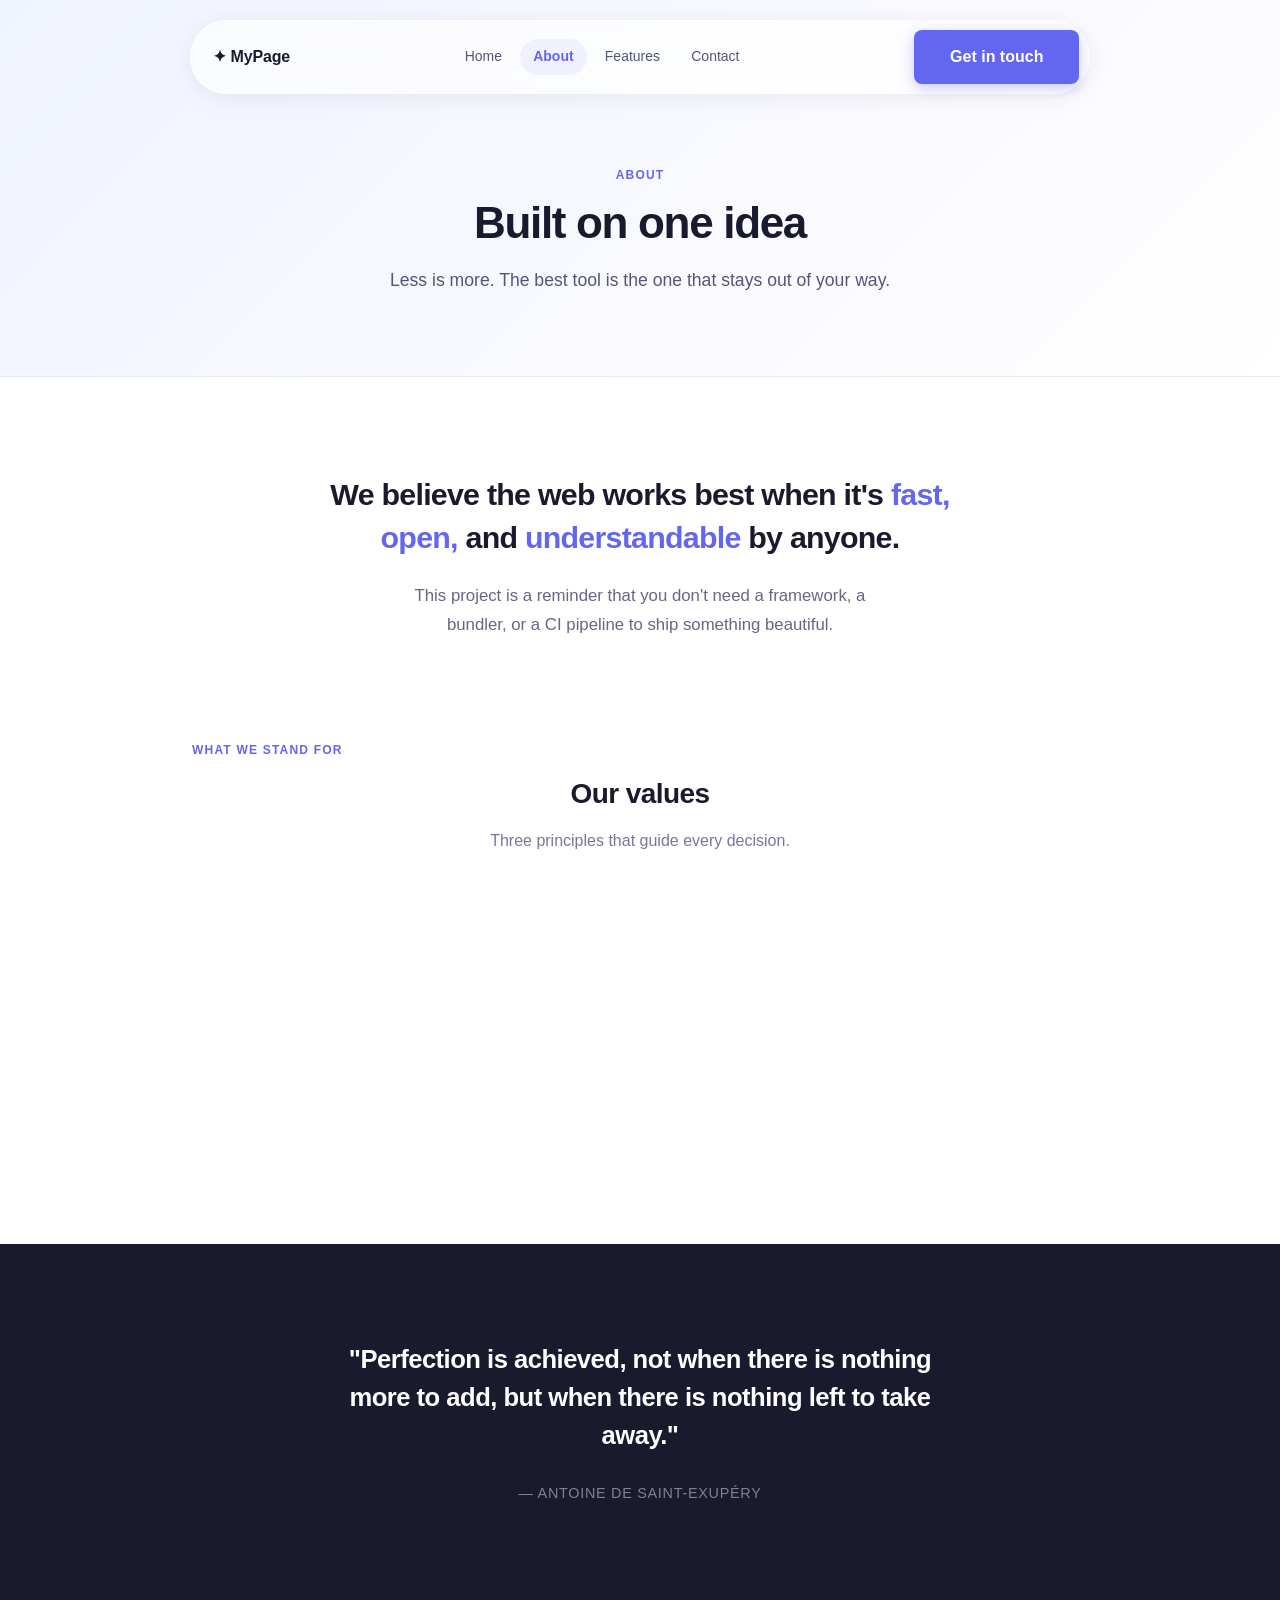
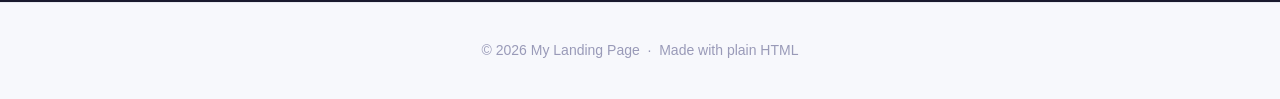
==== about.html @ 297cf7f1 "new pages and updated style.css" ====
<!DOCTYPE html>
<html lang="en">
  <head>
    <meta charset="UTF-8" />
    <meta name="viewport" content="width=device-width, initial-scale=1.0" />
    <title>About — My Landing Page</title>
    <link rel="stylesheet" href="style.css" />
  </head>
  <body>

    <!-- Page Hero -->
    <section class="page-hero">
      <div class="container">
        <span class="section-label">About</span>
        <h1>Built on one idea</h1>
        <p>Less is more. The best tool is the one that stays out of your way.</p>
      </div>
    </section>

    <!-- Mission -->
    <section class="mission">
      <div class="container">
        <p class="mission-text">
          We believe the web works best when it's <em>fast, open,</em> and
          <em>understandable</em> by anyone.
        </p>
        <p class="mission-sub">
          This project is a reminder that you don't need a framework, a bundler,
          or a CI pipeline to ship something beautiful.
        </p>
      </div>
    </section>

    <!-- Values -->
    <section class="values">
      <div class="container">
        <span class="section-label">What we stand for</span>
        <h2>Our values</h2>
        <p class="section-sub">Three principles that guide every decision.</p>
        <div class="cards">
          <div class="card" style="--delay: 0ms">
            <div class="card-accent" style="--accent: #6366f1"></div>
            <div class="card-icon">🧭</div>
            <h3>Simplicity first</h3>
            <p>Every line of code should earn its place. If it can be removed without losing value, it should be.</p>
          </div>
          <div class="card" style="--delay: 120ms">
            <div class="card-accent" style="--accent: #f59e0b"></div>
            <div class="card-icon">🔓</div>
            <h3>Radical openness</h3>
            <p>No black boxes. Everything here is readable, forkable, and free to adapt however you like.</p>
          </div>
          <div class="card" style="--delay: 240ms">
            <div class="card-accent" style="--accent: #10b981"></div>
            <div class="card-icon">🚀</div>
            <h3>Ship fast</h3>
            <p>Perfection is the enemy of done. Start simple, iterate, and trust that progress beats planning.</p>
          </div>
        </div>
      </div>
    </section>

    <!-- Philosophy quote -->
    <section class="philosophy">
      <div class="container">
        <blockquote>
          "Perfection is achieved, not when there is nothing more to add,
          but when there is nothing left to take away."
        </blockquote>
        <cite>— Antoine de Saint-Exupéry</cite>
      </div>
    </section>

    <!-- Footer -->
    <footer>
      <div class="container">
        <p>&copy; 2026 My Landing Page &nbsp;·&nbsp; Made with plain HTML</p>
      </div>
    </footer>

    <script src="nav.js"></script>
  </body>
</html>
---- style.css ----
/* Reset */
*, *::before, *::after {
  margin: 0;
  padding: 0;
  box-sizing: border-box;
}

/* Base */
body {
  font-family: "Inter", -apple-system, BlinkMacSystemFont, "Segoe UI", sans-serif;
  color: #1e1e2e;
  line-height: 1.7;
  background: #ffffff;
}

.container {
  max-width: 960px;
  margin: 0 auto;
  padding: 0 2rem;
}

/* ── Floating Nav ─────────────────────────────────── */
.nav {
  position: fixed;
  top: 1.25rem;
  left: 50%;
  transform: translateX(-50%);
  width: calc(100% - 2.5rem);
  max-width: 900px;
  z-index: 200;
  transition: filter 0.2s;
}

.nav-inner {
  display: flex;
  align-items: center;
  justify-content: space-between;
  padding: 0.55rem 0.6rem 0.55rem 1.4rem;
  background: rgba(255, 255, 255, 0.65);
  backdrop-filter: blur(14px);
  -webkit-backdrop-filter: blur(14px);
  border: 1px solid rgba(255, 255, 255, 0.85);
  border-radius: 999px;
  box-shadow: 0 4px 24px rgba(0, 0, 0, 0.07);
  transition: background 0.3s, box-shadow 0.3s;
}

.nav.scrolled .nav-inner {
  background: rgba(255, 255, 255, 0.88);
  box-shadow: 0 6px 30px rgba(0, 0, 0, 0.12);
}

.nav-logo {
  font-weight: 800;
  font-size: 1rem;
  color: #1a1a2e;
  text-decoration: none;
  letter-spacing: -0.01em;
  white-space: nowrap;
}

.nav-links {
  display: flex;
  gap: 0.25rem;
}

.nav-link {
  font-size: 0.875rem;
  font-weight: 500;
  color: #555577;
  text-decoration: none;
  padding: 0.4rem 0.85rem;
  border-radius: 999px;
  transition: color 0.15s, background 0.15s;
}

.nav-link:hover {
  color: #1a1a2e;
  background: rgba(0, 0, 0, 0.05);
}

.nav-link.active {
  color: #6366f1;
  background: rgba(99, 102, 241, 0.08);
  font-weight: 600;
}

.nav-right {
  display: flex;
  align-items: center;
  gap: 0.75rem;
}

.nav-cta {
  font-size: 0.875rem;
  padding: 0.5rem 1.25rem;
  border-radius: 999px;
}

/* Hamburger */
.nav-hamburger {
  display: none;
  flex-direction: column;
  justify-content: center;
  align-items: center;
  gap: 4px;
  width: 36px;
  height: 36px;
  background: none;
  border: none;
  cursor: pointer;
  padding: 6px;
}

.nav-hamburger span {
  display: block;
  width: 18px;
  height: 2px;
  background: #1a1a2e;
  border-radius: 2px;
  transition: transform 0.25s, opacity 0.25s;
  transform-origin: center;
}

.nav-hamburger.open span:nth-child(1) { transform: translateY(6px) rotate(45deg); }
.nav-hamburger.open span:nth-child(2) { opacity: 0; }
.nav-hamburger.open span:nth-child(3) { transform: translateY(-6px) rotate(-45deg); }

/* Mobile dropdown */
.nav-mobile-menu {
  display: none;
  flex-direction: column;
  gap: 0.25rem;
  margin-top: 0.5rem;
  padding: 1rem;
  background: rgba(255, 255, 255, 0.95);
  backdrop-filter: blur(14px);
  -webkit-backdrop-filter: blur(14px);
  border: 1px solid rgba(255, 255, 255, 0.9);
  border-radius: 20px;
  box-shadow: 0 8px 32px rgba(0, 0, 0, 0.12);
}

.nav-mobile-menu.open {
  display: flex;
}

.nav-mobile-link {
  font-size: 0.95rem;
  font-weight: 500;
  color: #555577;
  text-decoration: none;
  padding: 0.6rem 1rem;
  border-radius: 10px;
  transition: color 0.15s, background 0.15s;
}

.nav-mobile-link:hover,
.nav-mobile-link.active {
  color: #6366f1;
  background: rgba(99, 102, 241, 0.07);
}

.nav-mobile-cta {
  margin-top: 0.5rem;
  text-align: center;
  border-radius: 10px;
}

@media (max-width: 640px) {
  .nav-links,
  .nav-cta {
    display: none;
  }
  .nav-hamburger {
    display: flex;
  }
}

/* ── Inner Page Hero ──────────────────────────────── */
.page-hero {
  padding: 10rem 0 5rem;
  text-align: center;
  background: linear-gradient(135deg, #f0f4ff 0%, #fafaff 60%, #fff 100%);
  border-bottom: 1px solid #e8eaf0;
}

.page-hero .section-label {
  margin-bottom: 0.75rem;
}

.page-hero h1 {
  font-size: 2.75rem;
  font-weight: 800;
  letter-spacing: -0.03em;
  color: #1a1a2e;
  margin-bottom: 1rem;
  line-height: 1.2;
}

.page-hero p {
  font-size: 1.1rem;
  color: #555577;
  max-width: 520px;
  margin: 0 auto;
}

/* ── About Page ───────────────────────────────────── */
.mission {
  padding: 6rem 0;
  text-align: center;
}

.mission-text {
  font-size: 1.9rem;
  font-weight: 700;
  letter-spacing: -0.025em;
  color: #1a1a2e;
  line-height: 1.4;
  max-width: 700px;
  margin: 0 auto 1.5rem;
}

.mission-text em {
  font-style: normal;
  color: #6366f1;
}

.mission-sub {
  font-size: 1.05rem;
  color: #666688;
  max-width: 480px;
  margin: 0 auto;
}

.values {
  padding: 0 0 6rem;
  background: #fff;
}

.values h2 {
  text-align: center;
  font-size: 1.75rem;
  font-weight: 700;
  letter-spacing: -0.02em;
  color: #1a1a2e;
  margin-bottom: 0.6rem;
}

.values .section-sub {
  text-align: center;
  color: #777799;
  font-size: 1rem;
  margin-bottom: 3rem;
}

.philosophy {
  background: #1a1a2e;
  padding: 6rem 0;
  text-align: center;
}

.philosophy blockquote {
  font-size: 1.6rem;
  font-weight: 600;
  letter-spacing: -0.02em;
  color: #fff;
  line-height: 1.5;
  max-width: 640px;
  margin: 0 auto 1.5rem;
  border: none;
}

.philosophy cite {
  font-size: 0.9rem;
  color: rgba(255, 255, 255, 0.45);
  font-style: normal;
  letter-spacing: 0.05em;
  text-transform: uppercase;
}

/* ── Features Page ────────────────────────────────── */
.feature-list {
  padding: 6rem 0;
}

.feature-item {
  display: grid;
  grid-template-columns: 1fr 1fr;
  gap: 4rem;
  align-items: center;
  margin-bottom: 5rem;
  opacity: 0;
  transform: translateY(24px);
  transition: opacity 0.5s ease, transform 0.5s ease;
}

.feature-item.visible {
  opacity: 1;
  transform: translateY(0);
}

.feature-item:last-child {
  margin-bottom: 0;
}

.feature-item.reverse {
  direction: rtl;
}

.feature-item.reverse > * {
  direction: ltr;
}

.feature-visual {
  background: linear-gradient(135deg, #f0f4ff, #e8eeff);
  border-radius: 16px;
  height: 220px;
  display: flex;
  align-items: center;
  justify-content: center;
  font-size: 4rem;
  border: 1px solid #e0e4f8;
}

.feature-text .section-label {
  margin-bottom: 0.5rem;
}

.feature-text h3 {
  font-size: 1.5rem;
  font-weight: 700;
  letter-spacing: -0.02em;
  color: #1a1a2e;
  margin-bottom: 0.75rem;
}

.feature-text p {
  font-size: 1rem;
  color: #666688;
  line-height: 1.75;
}

.steps {
  background: #f7f8fc;
  border-top: 1px solid #e8eaf0;
  border-bottom: 1px solid #e8eaf0;
  padding: 6rem 0;
}

.steps h2 {
  text-align: center;
  font-size: 1.75rem;
  font-weight: 700;
  letter-spacing: -0.02em;
  color: #1a1a2e;
  margin-bottom: 0.6rem;
}

.steps .section-sub {
  text-align: center;
  color: #777799;
  font-size: 1rem;
  margin-bottom: 3.5rem;
}

.steps-grid {
  display: grid;
  grid-template-columns: repeat(auto-fit, minmax(220px, 1fr));
  gap: 2rem;
}

.step {
  text-align: center;
  opacity: 0;
  transform: translateY(20px);
  transition: opacity 0.5s ease, transform 0.5s ease;
}

.step.visible {
  opacity: 1;
  transform: translateY(0);
}

.step-number {
  display: inline-flex;
  align-items: center;
  justify-content: center;
  width: 48px;
  height: 48px;
  border-radius: 50%;
  background: linear-gradient(135deg, #6366f1, #8b5cf6);
  color: #fff;
  font-size: 1rem;
  font-weight: 800;
  margin-bottom: 1rem;
}

.step h3 {
  font-size: 1rem;
  font-weight: 700;
  color: #1a1a2e;
  margin-bottom: 0.4rem;
}

.step p {
  font-size: 0.9rem;
  color: #777799;
}

@media (max-width: 640px) {
  .feature-item {
    grid-template-columns: 1fr;
    gap: 2rem;
  }
  .feature-item.reverse {
    direction: ltr;
  }
}

/* ── Contact Page ─────────────────────────────────── */
.contact-section {
  padding: 6rem 0;
}

.contact-grid {
  display: grid;
  grid-template-columns: 1fr 1.6fr;
  gap: 4rem;
  align-items: start;
}

.contact-info h2 {
  font-size: 1.5rem;
  font-weight: 700;
  letter-spacing: -0.02em;
  color: #1a1a2e;
  margin-bottom: 0.75rem;
}

.contact-info p {
  font-size: 0.95rem;
  color: #666688;
  line-height: 1.75;
  margin-bottom: 2rem;
}

.contact-methods {
  display: flex;
  flex-direction: column;
  gap: 1rem;
}

.contact-method {
  display: flex;
  align-items: center;
  gap: 0.75rem;
  font-size: 0.9rem;
  color: #555577;
}

.contact-method-icon {
  width: 36px;
  height: 36px;
  border-radius: 10px;
  background: rgba(99, 102, 241, 0.08);
  display: flex;
  align-items: center;
  justify-content: center;
  font-size: 1rem;
  flex-shrink: 0;
}

/* Form */
.contact-form {
  background: #fff;
  border: 1px solid #ebebf5;
  border-radius: 16px;
  padding: 2.25rem;
  box-shadow: 0 4px 24px rgba(0, 0, 0, 0.06);
}

.form-row {
  display: grid;
  grid-template-columns: 1fr 1fr;
  gap: 1rem;
}

.form-group {
  margin-bottom: 1.25rem;
}

.form-group label {
  display: block;
  font-size: 0.825rem;
  font-weight: 600;
  color: #444466;
  margin-bottom: 0.4rem;
  letter-spacing: 0.01em;
}

.form-input,
.form-textarea,
.form-select {
  width: 100%;
  padding: 0.7rem 1rem;
  font-size: 0.95rem;
  font-family: inherit;
  color: #1a1a2e;
  background: #f7f8fc;
  border: 1.5px solid #e8eaf0;
  border-radius: 10px;
  outline: none;
  transition: border-color 0.2s, background 0.2s, box-shadow 0.2s;
}

.form-input:focus,
.form-textarea:focus,
.form-select:focus {
  border-color: #6366f1;
  background: #fff;
  box-shadow: 0 0 0 3px rgba(99, 102, 241, 0.12);
}

.form-textarea {
  resize: vertical;
  min-height: 130px;
}

.form-submit {
  width: 100%;
  padding: 0.85rem;
  font-size: 1rem;
  cursor: pointer;
  border: none;
  font-family: inherit;
  border-radius: 10px;
}

.form-success {
  display: none;
  text-align: center;
  padding: 1.5rem;
  color: #10b981;
  font-weight: 600;
  font-size: 1rem;
}

@media (max-width: 700px) {
  .contact-grid {
    grid-template-columns: 1fr;
    gap: 2.5rem;
  }
  .form-row {
    grid-template-columns: 1fr;
  }
}

/* Scroll Progress */
.scroll-progress {
  position: fixed;
  top: 0;
  left: 0;
  height: 3px;
  background: linear-gradient(90deg, #6366f1, #8b5cf6, #ec4899);
  width: 0%;
  z-index: 1000;
  transition: width 0.1s linear;
}

/* Hero */
.hero {
  position: relative;
  overflow: hidden;
  background: linear-gradient(135deg, #f0f4ff 0%, #fafaff 60%, #fff 100%);
  padding: 10rem 0 6rem;
  text-align: center;
  border-bottom: 1px solid #e8eaf0;
}

.hero .container {
  position: relative;
  z-index: 1;
}

/* Animated blobs */
.hero-blob {
  position: absolute;
  border-radius: 50%;
  filter: blur(60px);
  opacity: 0.45;
  animation: float 8s ease-in-out infinite;
}

.hero-blob-1 {
  width: 400px;
  height: 400px;
  background: radial-gradient(circle, #c7d2fe, #a5b4fc);
  top: -100px;
  left: -80px;
  animation-delay: 0s;
}

.hero-blob-2 {
  width: 300px;
  height: 300px;
  background: radial-gradient(circle, #fbcfe8, #f9a8d4);
  top: 50px;
  right: -60px;
  animation-delay: -3s;
}

.hero-blob-3 {
  width: 200px;
  height: 200px;
  background: radial-gradient(circle, #bfdbfe, #93c5fd);
  bottom: -40px;
  left: 40%;
  animation-delay: -5s;
}

@keyframes float {
  0%, 100% { transform: translateY(0) scale(1); }
  33%       { transform: translateY(-20px) scale(1.04); }
  66%       { transform: translateY(12px) scale(0.97); }
}

/* Hero Badge */
.hero-badge {
  display: inline-block;
  background: rgba(99, 102, 241, 0.08);
  border: 1px solid rgba(99, 102, 241, 0.2);
  color: #6366f1;
  font-size: 0.8rem;
  font-weight: 600;
  letter-spacing: 0.04em;
  padding: 0.3rem 0.9rem;
  border-radius: 999px;
  margin-bottom: 1.5rem;
  text-transform: uppercase;
}

.hero h1 {
  font-size: 3.25rem;
  font-weight: 800;
  letter-spacing: -0.03em;
  color: #1a1a2e;
  margin-bottom: 1.25rem;
  line-height: 1.2;
}

.hero .subtitle {
  font-size: 1.2rem;
  color: #555577;
  max-width: 520px;
  margin: 0 auto 2.25rem;
  min-height: 2em;
}

/* Typewriter */
.typewriter {
  color: #6366f1;
  font-weight: 600;
  border-right: 2px solid #6366f1;
  padding-right: 2px;
  white-space: nowrap;
  overflow: hidden;
}

/* Hero Actions */
.hero-actions {
  display: flex;
  gap: 1rem;
  justify-content: center;
  flex-wrap: wrap;
}

/* Buttons */
.btn {
  display: inline-block;
  background: #6366f1;
  color: #fff;
  font-weight: 600;
  font-size: 1rem;
  padding: 0.85rem 2.25rem;
  border-radius: 8px;
  text-decoration: none;
  box-shadow: 0 4px 14px rgba(99, 102, 241, 0.35);
  transition: background 0.2s, box-shadow 0.2s;
}

.btn:hover {
  background: #4f46e5;
  box-shadow: 0 6px 20px rgba(99, 102, 241, 0.45);
}

.btn-ghost {
  background: transparent;
  color: #6366f1;
  box-shadow: none;
  border: 1.5px solid rgba(99, 102, 241, 0.35);
}

.btn-ghost:hover {
  background: rgba(99, 102, 241, 0.06);
  box-shadow: none;
}

.btn-white {
  background: #fff;
  color: #6366f1;
  box-shadow: 0 4px 20px rgba(0, 0, 0, 0.15);
}

.btn-white:hover {
  background: #f5f3ff;
  box-shadow: 0 6px 24px rgba(0, 0, 0, 0.2);
}

/* Stats */
.stats {
  background: #fff;
  border-bottom: 1px solid #e8eaf0;
  padding: 3rem 0;
}

.stats-grid {
  display: grid;
  grid-template-columns: repeat(auto-fit, minmax(160px, 1fr));
  gap: 2rem;
  text-align: center;
}

.stat {
  opacity: 0;
  transform: translateY(16px);
  transition: opacity 0.5s ease, transform 0.5s ease;
}

.stat.visible {
  opacity: 1;
  transform: translateY(0);
}

.stat-number {
  font-size: 2.5rem;
  font-weight: 800;
  color: #6366f1;
  letter-spacing: -0.03em;
  line-height: 1;
}

.stat-unit {
  font-size: 1.4rem;
  font-weight: 700;
  color: #6366f1;
}

.stat p {
  font-size: 0.85rem;
  color: #888aaa;
  margin-top: 0.35rem;
  text-transform: uppercase;
  letter-spacing: 0.06em;
  font-weight: 500;
}

/* Features */
.features {
  padding: 6rem 0;
  background: #ffffff;
}

.section-header {
  text-align: center;
  margin-bottom: 3rem;
}

.section-label {
  display: inline-block;
  font-size: 0.75rem;
  font-weight: 700;
  letter-spacing: 0.1em;
  text-transform: uppercase;
  color: #6366f1;
  margin-bottom: 0.6rem;
}

.features h2 {
  font-size: 2rem;
  font-weight: 700;
  letter-spacing: -0.02em;
  color: #1a1a2e;
  margin-bottom: 0.75rem;
}

.features .section-sub {
  color: #777799;
  font-size: 1.05rem;
}

.cards {
  display: grid;
  grid-template-columns: repeat(auto-fit, minmax(240px, 1fr));
  gap: 1.5rem;
}

.card {
  position: relative;
  background: #fff;
  border: 1px solid #ebebf5;
  border-radius: 12px;
  padding: 2rem 1.75rem;
  box-shadow: 0 4px 20px rgba(0, 0, 0, 0.07);
  opacity: 0;
  transform: translateY(24px);
  transition: opacity 0.5s ease var(--delay, 0ms), transform 0.5s ease var(--delay, 0ms), box-shadow 0.2s;
  overflow: hidden;
}

.card-accent {
  position: absolute;
  top: 0;
  left: 0;
  right: 0;
  height: 3px;
  background: var(--accent, #6366f1);
  border-radius: 12px 12px 0 0;
}

.card:hover {
  box-shadow: 0 10px 32px rgba(99, 102, 241, 0.13);
  transform: translateY(-3px) !important;
}

.card.visible {
  opacity: 1;
  transform: translateY(0);
}

.card-icon {
  font-size: 1.75rem;
  margin-bottom: 1rem;
}

.card h3 {
  font-size: 1.1rem;
  font-weight: 700;
  margin-bottom: 0.5rem;
  color: #1a1a2e;
}

.card p {
  font-size: 0.95rem;
  color: #666688;
}

/* CTA Section */
.cta-section {
  background: linear-gradient(135deg, #6366f1 0%, #8b5cf6 60%, #a78bfa 100%);
  padding: 6rem 0;
  text-align: center;
  color: #fff;
}

.cta-section h2 {
  font-size: 2.2rem;
  font-weight: 800;
  letter-spacing: -0.03em;
  margin-bottom: 0.75rem;
}

.cta-section p {
  font-size: 1.1rem;
  opacity: 0.85;
  margin-bottom: 2rem;
}

/* Footer */
footer {
  background: #f7f8fc;
  border-top: 1px solid #e8eaf0;
  color: #999ab8;
  text-align: center;
  padding: 2.25rem 0;
  font-size: 0.875rem;
}
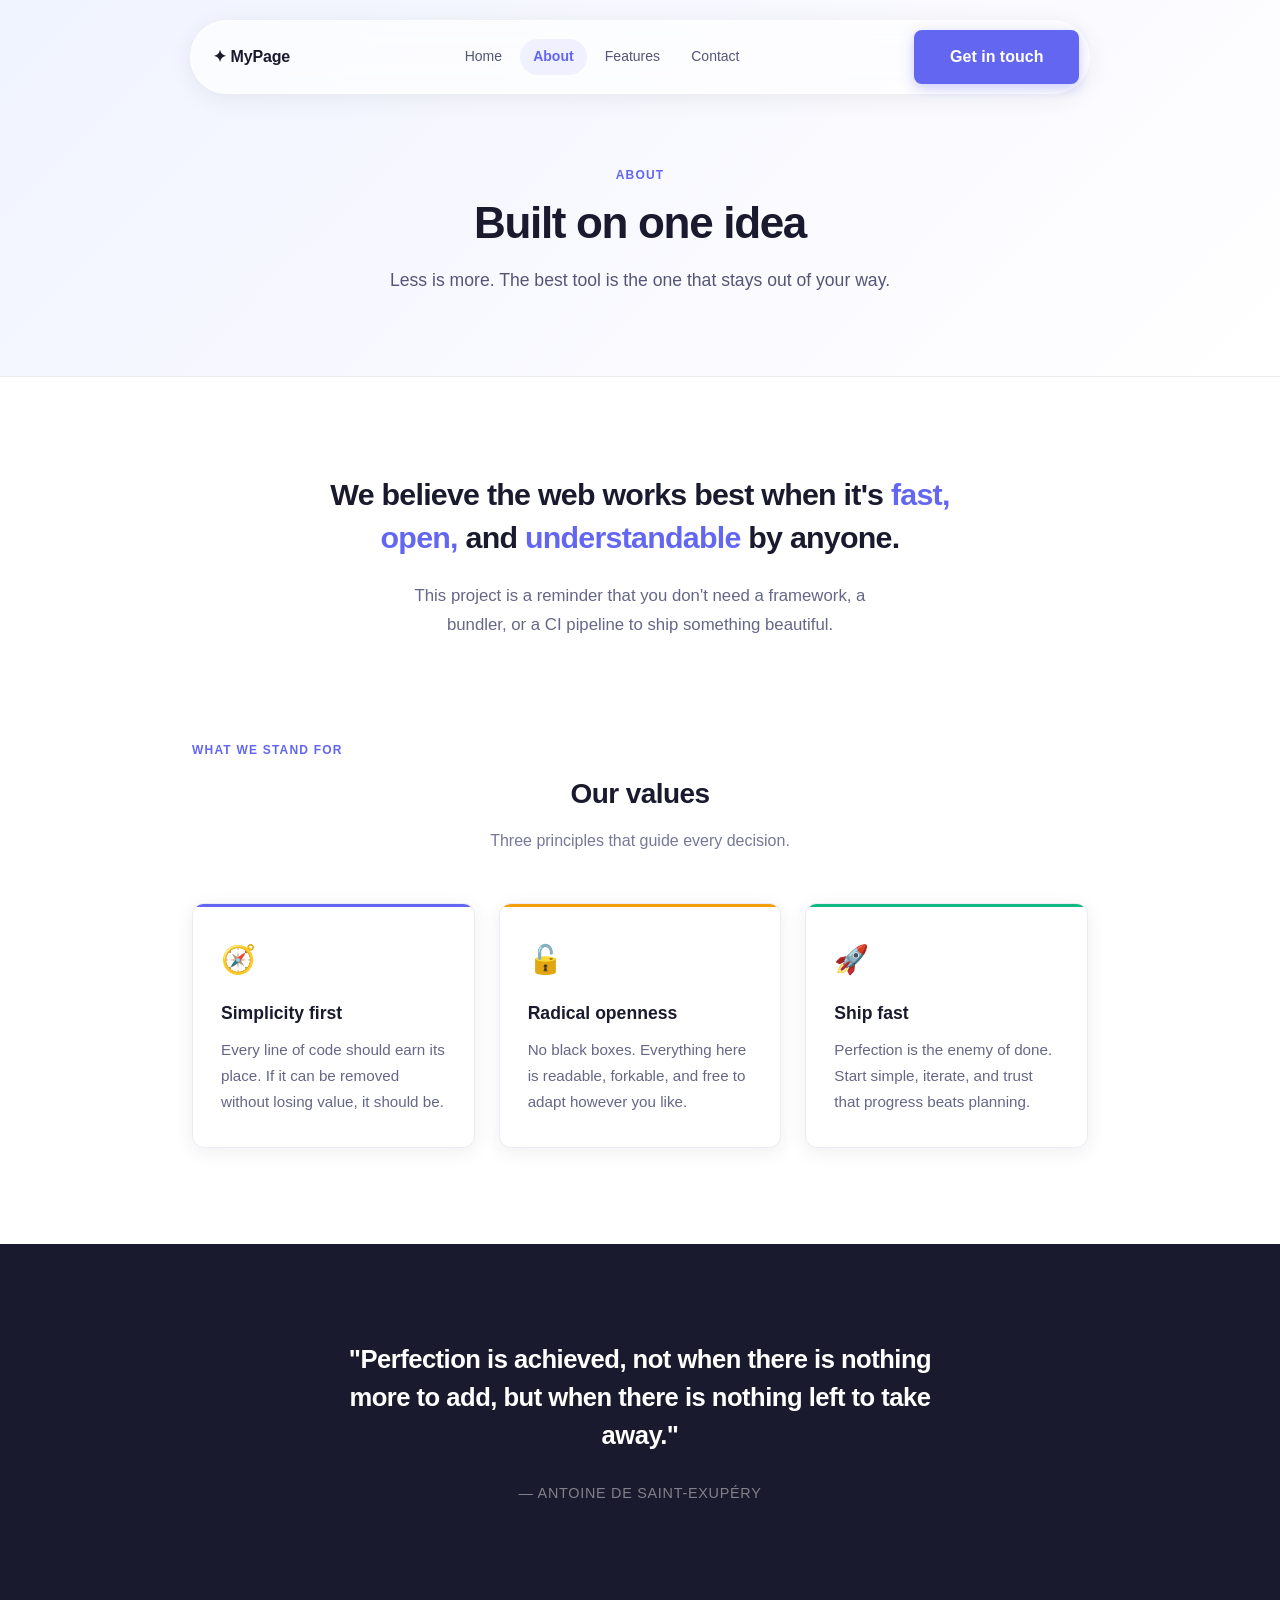
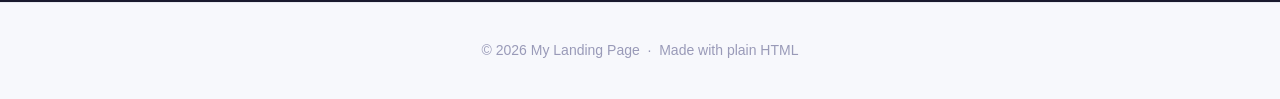
==== commit 265f52a9: "Bug fixes" ====
--- a/about.html
+++ b/about.html
@@ -79,5 +79,14 @@
     </footer>
 
     <script src="nav.js"></script>
+    <script>
+      const observer = new IntersectionObserver(
+        (entries) => entries.forEach((e) => {
+          if (e.isIntersecting) { e.target.classList.add('visible'); observer.unobserve(e.target); }
+        }),
+        { threshold: 0.15 }
+      );
+      document.querySelectorAll('.card').forEach((el) => observer.observe(el));
+    </script>
   </body>
 </html>
--- a/style.css
+++ b/style.css
@@ -374,7 +374,7 @@
   text-align: center;
   opacity: 0;
   transform: translateY(20px);
-  transition: opacity 0.5s ease, transform 0.5s ease;
+  transition: opacity 0.5s ease var(--delay, 0ms), transform 0.5s ease var(--delay, 0ms);
 }
 
 .step.visible {
